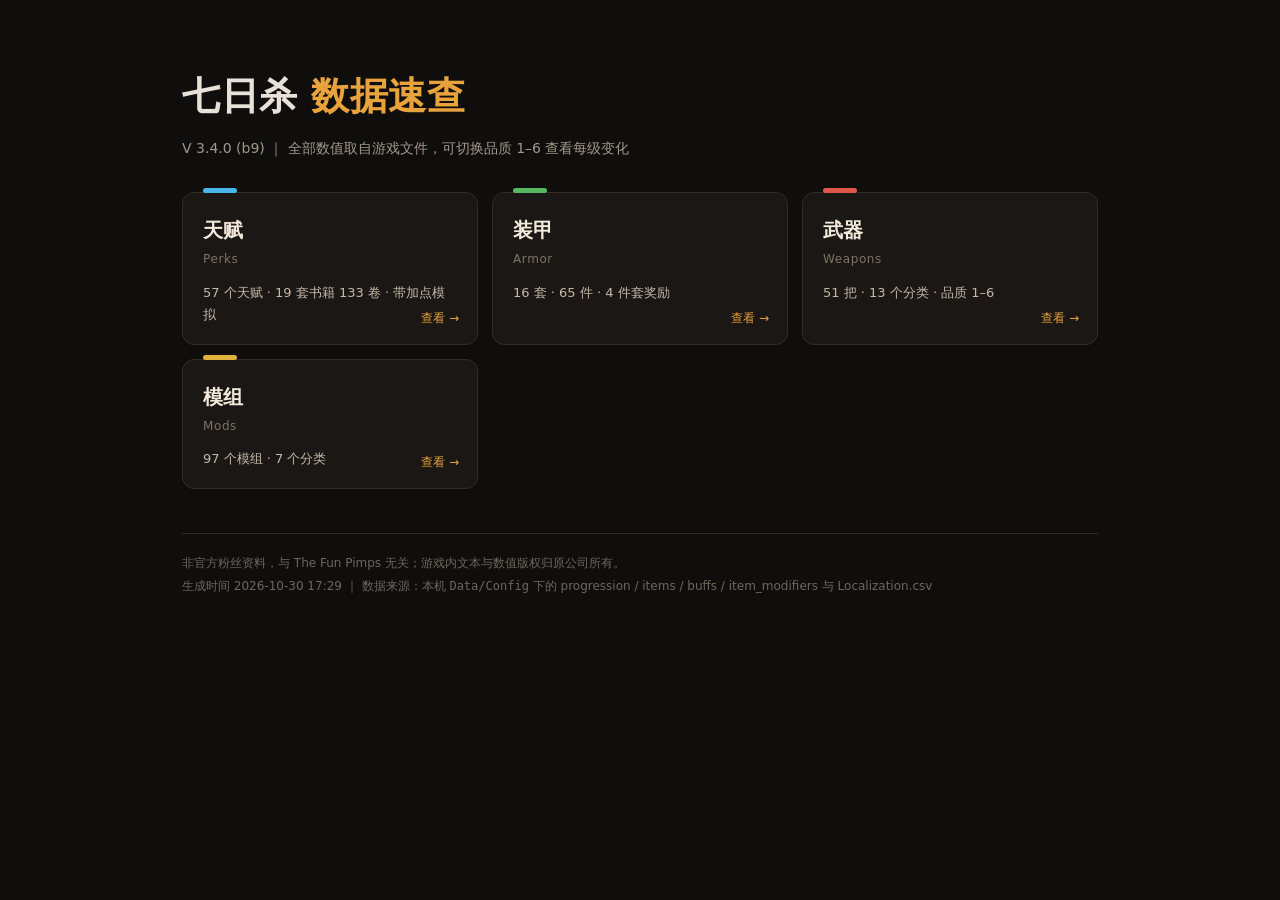
==== site/index.html @ 01b14f6d "设置站点地址，启用分享预览图" ====
<!DOCTYPE html>
<html lang="zh-CN"><head><meta charset="utf-8">
<meta name="viewport" content="width=device-width,initial-scale=1">
<title>七日杀 V 3.4.0 (b9) 数据速查</title>
<meta name="description" content="七日杀 V3.4 天赋、装甲、武器、模组速查表：逐级数值、品质滑杆、套装奖励。">
<link rel="icon" href="favicon.png">
<meta property="og:type" content="website">
<meta property="og:title" content="七日杀 V 3.4.0 (b9) 数据速查">
<meta property="og:description" content="天赋 / 装甲 / 武器 / 模组，逐级数值与品质滑杆。">
<meta property="og:image" content="https://7dtd-codex.pages.dev/og.png">
<meta name="twitter:card" content="summary_large_image">
<style>
:root{--bg:#100e0c;--panel:#1a1714;--line:#332b24;--text:#e8e1d8;--dim:#a2988c;--accent:#e8a33d}
*{box-sizing:border-box}
body{margin:0;background:var(--bg);color:var(--text);
  font:15px/1.7 "Microsoft YaHei","PingFang SC","Noto Sans SC",system-ui,sans-serif}
a{text-decoration:none;color:inherit}
.wrap{max-width:960px;margin:0 auto;padding:64px 22px 80px}
h1{font-size:38px;margin:0 0 8px;letter-spacing:.5px}
h1 span{color:var(--accent)}
.sub{color:var(--dim);font-size:14px;margin-bottom:6px}
.sub code{background:#251f1a;padding:1px 6px;border-radius:4px;color:#d8c9b6}
.grid{display:grid;grid-template-columns:repeat(auto-fill,minmax(280px,1fr));gap:14px;margin:32px 0}
.card{position:relative;display:block;background:var(--panel);border:1px solid var(--line);
  border-radius:12px;padding:20px 20px 18px;transition:.15s}
.card:hover{border-color:var(--accent);transform:translateY(-2px)}
.card b{display:block;font-size:20px;color:#f3eadc;margin-bottom:2px}
.card small{display:block;color:#7d7367;font-size:12px;letter-spacing:.6px}
.card .meta{display:block;margin-top:12px;color:#c4b8a9;font-size:13px}
.card .go{position:absolute;right:18px;bottom:16px;font-size:12px;color:var(--accent)}
.dot{position:absolute;left:20px;top:-5px;width:34px;height:5px;border-radius:3px}
footer{margin-top:44px;padding-top:18px;border-top:1px solid var(--line);
  color:#6f665c;font-size:12px;line-height:1.9}
</style></head><body><div class="wrap">
<h1>七日杀 <span>数据速查</span></h1>
<div class="sub">V 3.4.0 (b9) ｜ 全部数值取自游戏文件，可切换品质 1–6 查看每级变化</div>
<div class="grid"><a class='card' href='perks.html'><span class='dot' style='background:#49b6e8'></span><b>天赋</b><small>Perks</small><span class='meta'>57 个天赋 · 19 套书籍 133 卷 · 带加点模拟</span><span class='go'>查看 →</span></a><a class='card' href='armor.html'><span class='dot' style='background:#57b95f'></span><b>装甲</b><small>Armor</small><span class='meta'>16 套 · 65 件 · 4 件套奖励</span><span class='go'>查看 →</span></a><a class='card' href='weapons.html'><span class='dot' style='background:#e0574c'></span><b>武器</b><small>Weapons</small><span class='meta'>51 把 · 13 个分类 · 品质 1–6</span><span class='go'>查看 →</span></a><a class='card' href='mods.html'><span class='dot' style='background:#e2b03c'></span><b>模组</b><small>Mods</small><span class='meta'>97 个模组 · 7 个分类</span><span class='go'>查看 →</span></a></div>
<footer>非官方粉丝资料，与 The Fun Pimps 无关；游戏内文本与数值版权归原公司所有。<br>
生成时间 2026-10-30 17:29 ｜ 数据来源：本机 <code>Data/Config</code> 下的 progression / items / buffs / item_modifiers 与 Localization.csv</footer>
</div></body></html>
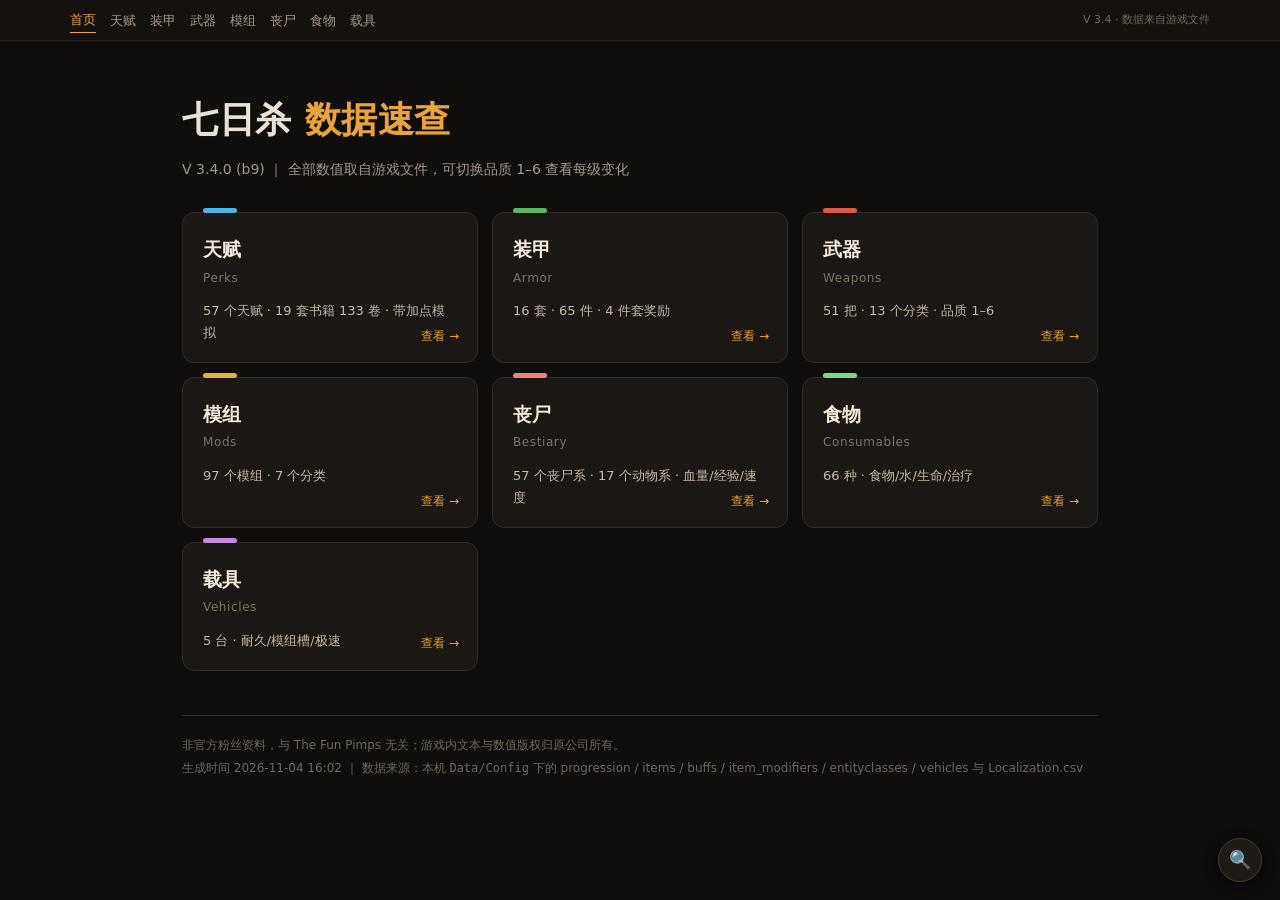
==== commit 5e2ed817: "新增丧尸图鉴、食物药品表、载具表与全局搜索" ====
--- a/site/index.html
+++ b/site/index.html
@@ -2,39 +2,44 @@
 <html lang="zh-CN"><head><meta charset="utf-8">
 <meta name="viewport" content="width=device-width,initial-scale=1">
 <title>七日杀 V 3.4.0 (b9) 数据速查</title>
-<meta name="description" content="七日杀 V3.4 天赋、装甲、武器、模组速查表：逐级数值、品质滑杆、套装奖励。">
-<link rel="icon" href="favicon.png">
-<meta property="og:type" content="website">
-<meta property="og:title" content="七日杀 V 3.4.0 (b9) 数据速查">
-<meta property="og:description" content="天赋 / 装甲 / 武器 / 模组，逐级数值与品质滑杆。">
-<meta property="og:image" content="https://7dtd-codex.pages.dev/og.png">
-<meta name="twitter:card" content="summary_large_image">
+<link rel="stylesheet" href="search.css">
 <style>
 :root{--bg:#100e0c;--panel:#1a1714;--line:#332b24;--text:#e8e1d8;--dim:#a2988c;--accent:#e8a33d}
 *{box-sizing:border-box}
 body{margin:0;background:var(--bg);color:var(--text);
   font:15px/1.7 "Microsoft YaHei","PingFang SC","Noto Sans SC",system-ui,sans-serif}
 a{text-decoration:none;color:inherit}
-.wrap{max-width:960px;margin:0 auto;padding:64px 22px 80px}
-h1{font-size:38px;margin:0 0 8px;letter-spacing:.5px}
+.wrap{max-width:960px;margin:0 auto;padding:48px 22px 80px}
+h1{font-size:36px;margin:0 0 8px;letter-spacing:.5px}
 h1 span{color:var(--accent)}
 .sub{color:var(--dim);font-size:14px;margin-bottom:6px}
-.sub code{background:#251f1a;padding:1px 6px;border-radius:4px;color:#d8c9b6}
-.grid{display:grid;grid-template-columns:repeat(auto-fill,minmax(280px,1fr));gap:14px;margin:32px 0}
+.grid{display:grid;grid-template-columns:repeat(auto-fill,minmax(270px,1fr));gap:14px;margin:30px 0}
 .card{position:relative;display:block;background:var(--panel);border:1px solid var(--line);
   border-radius:12px;padding:20px 20px 18px;transition:.15s}
 .card:hover{border-color:var(--accent);transform:translateY(-2px)}
-.card b{display:block;font-size:20px;color:#f3eadc;margin-bottom:2px}
+.card b{display:block;font-size:19px;color:#f3eadc;margin-bottom:2px}
 .card small{display:block;color:#7d7367;font-size:12px;letter-spacing:.6px}
 .card .meta{display:block;margin-top:12px;color:#c4b8a9;font-size:13px}
 .card .go{position:absolute;right:18px;bottom:16px;font-size:12px;color:var(--accent)}
 .dot{position:absolute;left:20px;top:-5px;width:34px;height:5px;border-radius:3px}
 footer{margin-top:44px;padding-top:18px;border-top:1px solid var(--line);
   color:#6f665c;font-size:12px;line-height:1.9}
-</style></head><body><div class="wrap">
+</style>
+<meta name="description" content="天赋 / 装甲 / 武器 / 模组 / 丧尸 / 食物 / 载具，逐级数值与品质滑杆。">
+<link rel="icon" href="favicon.png">
+<link rel="stylesheet" href="search.css">
+<meta property="og:type" content="website">
+<meta property="og:title" content="七日杀 V 3.4.0 (b9) 数据速查">
+<meta property="og:description" content="天赋 / 装甲 / 武器 / 模组 / 丧尸 / 食物 / 载具，逐级数值与品质滑杆。">
+<meta property="og:image" content="https://7dtd-codex.pages.dev/og.png">
+<meta name="twitter:card" content="summary_large_image">
+</head><body>
+<div class='sitebar'><div class='in'><a href='index.html' class='cur'>首页</a><a href='perks.html'>天赋</a><a href='armor.html'>装甲</a><a href='weapons.html'>武器</a><a href='mods.html'>模组</a><a href='zombies.html'>丧尸</a><a href='food.html'>食物</a><a href='vehicles.html'>载具</a><span class='ss'>V 3.4 · 数据来自游戏文件</span></div></div><button id='sbtn' title='搜索（Ctrl+K）'>🔍</button><div id='sbox' hidden><div class='sbox-in'><input id='sinput' placeholder='搜索天赋 / 装甲 / 武器 / 模组 / 丧尸 / 食物…'><div id='sres'></div></div></div>
+<div class="wrap">
 <h1>七日杀 <span>数据速查</span></h1>
 <div class="sub">V 3.4.0 (b9) ｜ 全部数值取自游戏文件，可切换品质 1–6 查看每级变化</div>
-<div class="grid"><a class='card' href='perks.html'><span class='dot' style='background:#49b6e8'></span><b>天赋</b><small>Perks</small><span class='meta'>57 个天赋 · 19 套书籍 133 卷 · 带加点模拟</span><span class='go'>查看 →</span></a><a class='card' href='armor.html'><span class='dot' style='background:#57b95f'></span><b>装甲</b><small>Armor</small><span class='meta'>16 套 · 65 件 · 4 件套奖励</span><span class='go'>查看 →</span></a><a class='card' href='weapons.html'><span class='dot' style='background:#e0574c'></span><b>武器</b><small>Weapons</small><span class='meta'>51 把 · 13 个分类 · 品质 1–6</span><span class='go'>查看 →</span></a><a class='card' href='mods.html'><span class='dot' style='background:#e2b03c'></span><b>模组</b><small>Mods</small><span class='meta'>97 个模组 · 7 个分类</span><span class='go'>查看 →</span></a></div>
+<div class="grid"><a class='card' href='perks.html'><span class='dot' style='background:#49b6e8'></span><b>天赋</b><small>Perks</small><span class='meta'>57 个天赋 · 19 套书籍 133 卷 · 带加点模拟</span><span class='go'>查看 →</span></a><a class='card' href='armor.html'><span class='dot' style='background:#57b95f'></span><b>装甲</b><small>Armor</small><span class='meta'>16 套 · 65 件 · 4 件套奖励</span><span class='go'>查看 →</span></a><a class='card' href='weapons.html'><span class='dot' style='background:#e0574c'></span><b>武器</b><small>Weapons</small><span class='meta'>51 把 · 13 个分类 · 品质 1–6</span><span class='go'>查看 →</span></a><a class='card' href='mods.html'><span class='dot' style='background:#e2b03c'></span><b>模组</b><small>Mods</small><span class='meta'>97 个模组 · 7 个分类</span><span class='go'>查看 →</span></a><a class='card' href='zombies.html'><span class='dot' style='background:#ef8377'></span><b>丧尸</b><small>Bestiary</small><span class='meta'>57 个丧尸系 · 17 个动物系 · 血量/经验/速度</span><span class='go'>查看 →</span></a><a class='card' href='food.html'><span class='dot' style='background:#7fd487'></span><b>食物</b><small>Consumables</small><span class='meta'>66 种 · 食物/水/生命/治疗</span><span class='go'>查看 →</span></a><a class='card' href='vehicles.html'><span class='dot' style='background:#c58ae0'></span><b>载具</b><small>Vehicles</small><span class='meta'>5 台 · 耐久/模组槽/极速</span><span class='go'>查看 →</span></a></div>
 <footer>非官方粉丝资料，与 The Fun Pimps 无关；游戏内文本与数值版权归原公司所有。<br>
-生成时间 2026-10-30 17:29 ｜ 数据来源：本机 <code>Data/Config</code> 下的 progression / items / buffs / item_modifiers 与 Localization.csv</footer>
-</div></body></html>+生成时间 2026-11-04 16:02 ｜ 数据来源：本机 <code>Data/Config</code> 下的 progression / items / buffs / item_modifiers / entityclasses / vehicles 与 Localization.csv</footer>
+</div><script src='search-index.js'></script><script src='search.js' defer></script>
+</body></html>
--- a/site/search.css
+++ b/site/search.css
@@ -0,0 +1,25 @@
+
+.sitebar{position:relative;z-index:30;background:#14110e;border-bottom:1px solid #2a231d;
+  font-size:12.5px}
+.sitebar .in{max-width:1180px;margin:0 auto;padding:7px 20px;display:flex;gap:14px;
+  align-items:center;flex-wrap:wrap}
+.sitebar a{color:#a2988c;text-decoration:none;padding:2px 0}
+.sitebar a:hover{color:#e8a33d}
+.sitebar a.cur{color:#e8a33d;border-bottom:1px solid #e8a33d}
+.sitebar .ss{margin-left:auto;color:#6f665c;font-size:11px}
+#sbtn{position:fixed;right:18px;bottom:18px;z-index:60;width:44px;height:44px;border-radius:50%;
+  border:1px solid #4a3c2b;background:#1e1a16;color:#e8a33d;font-size:18px;cursor:pointer;
+  box-shadow:0 4px 14px rgba(0,0,0,.45)}
+#sbox{position:fixed;inset:0;z-index:70;background:rgba(8,7,6,.72);display:flex;
+  align-items:flex-start;justify-content:center;padding-top:12vh}
+#sbox[hidden]{display:none}
+.sbox-in{width:min(640px,92vw);background:#191512;border:1px solid #3a3027;border-radius:12px;
+  overflow:hidden;box-shadow:0 18px 48px rgba(0,0,0,.6)}
+#sinput{width:100%;box-sizing:border-box;background:#0f0d0b;border:0;border-bottom:1px solid #2c2520;
+  color:#e8e1d8;font:15px/1.6 "Microsoft YaHei",system-ui,sans-serif;padding:14px 16px;outline:0}
+#sres{max-height:52vh;overflow:auto;padding:6px}
+#sres a{display:flex;gap:10px;align-items:baseline;padding:8px 10px;border-radius:7px;
+  color:#ded3c4;text-decoration:none;font-size:13.5px}
+#sres a:hover{background:#241f1a}
+#sres small{color:#7d7367;font-size:11px}
+#sres .empty{color:#6f665c;font-size:13px;padding:14px}
--- a/site/search.css
+++ b/site/search.css
@@ -0,0 +1,25 @@
+
+.sitebar{position:relative;z-index:30;background:#14110e;border-bottom:1px solid #2a231d;
+  font-size:12.5px}
+.sitebar .in{max-width:1180px;margin:0 auto;padding:7px 20px;display:flex;gap:14px;
+  align-items:center;flex-wrap:wrap}
+.sitebar a{color:#a2988c;text-decoration:none;padding:2px 0}
+.sitebar a:hover{color:#e8a33d}
+.sitebar a.cur{color:#e8a33d;border-bottom:1px solid #e8a33d}
+.sitebar .ss{margin-left:auto;color:#6f665c;font-size:11px}
+#sbtn{position:fixed;right:18px;bottom:18px;z-index:60;width:44px;height:44px;border-radius:50%;
+  border:1px solid #4a3c2b;background:#1e1a16;color:#e8a33d;font-size:18px;cursor:pointer;
+  box-shadow:0 4px 14px rgba(0,0,0,.45)}
+#sbox{position:fixed;inset:0;z-index:70;background:rgba(8,7,6,.72);display:flex;
+  align-items:flex-start;justify-content:center;padding-top:12vh}
+#sbox[hidden]{display:none}
+.sbox-in{width:min(640px,92vw);background:#191512;border:1px solid #3a3027;border-radius:12px;
+  overflow:hidden;box-shadow:0 18px 48px rgba(0,0,0,.6)}
+#sinput{width:100%;box-sizing:border-box;background:#0f0d0b;border:0;border-bottom:1px solid #2c2520;
+  color:#e8e1d8;font:15px/1.6 "Microsoft YaHei",system-ui,sans-serif;padding:14px 16px;outline:0}
+#sres{max-height:52vh;overflow:auto;padding:6px}
+#sres a{display:flex;gap:10px;align-items:baseline;padding:8px 10px;border-radius:7px;
+  color:#ded3c4;text-decoration:none;font-size:13.5px}
+#sres a:hover{background:#241f1a}
+#sres small{color:#7d7367;font-size:11px}
+#sres .empty{color:#6f665c;font-size:13px;padding:14px}
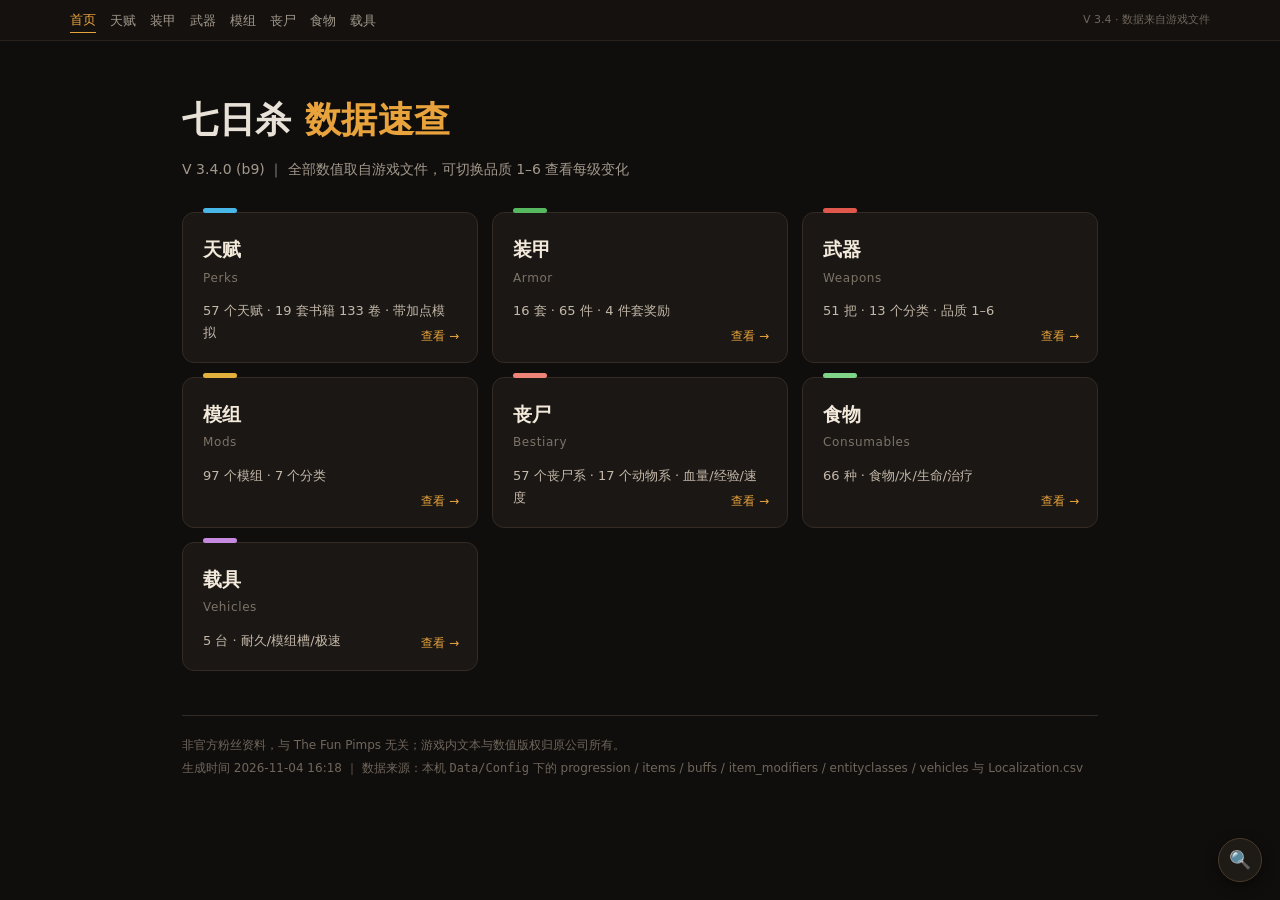
==== commit abb80189: "修复食物表表头错位；武器/装甲加入随机浮动滑杆" ====
--- a/site/index.html
+++ b/site/index.html
@@ -40,6 +40,6 @@
 <div class="sub">V 3.4.0 (b9) ｜ 全部数值取自游戏文件，可切换品质 1–6 查看每级变化</div>
 <div class="grid"><a class='card' href='perks.html'><span class='dot' style='background:#49b6e8'></span><b>天赋</b><small>Perks</small><span class='meta'>57 个天赋 · 19 套书籍 133 卷 · 带加点模拟</span><span class='go'>查看 →</span></a><a class='card' href='armor.html'><span class='dot' style='background:#57b95f'></span><b>装甲</b><small>Armor</small><span class='meta'>16 套 · 65 件 · 4 件套奖励</span><span class='go'>查看 →</span></a><a class='card' href='weapons.html'><span class='dot' style='background:#e0574c'></span><b>武器</b><small>Weapons</small><span class='meta'>51 把 · 13 个分类 · 品质 1–6</span><span class='go'>查看 →</span></a><a class='card' href='mods.html'><span class='dot' style='background:#e2b03c'></span><b>模组</b><small>Mods</small><span class='meta'>97 个模组 · 7 个分类</span><span class='go'>查看 →</span></a><a class='card' href='zombies.html'><span class='dot' style='background:#ef8377'></span><b>丧尸</b><small>Bestiary</small><span class='meta'>57 个丧尸系 · 17 个动物系 · 血量/经验/速度</span><span class='go'>查看 →</span></a><a class='card' href='food.html'><span class='dot' style='background:#7fd487'></span><b>食物</b><small>Consumables</small><span class='meta'>66 种 · 食物/水/生命/治疗</span><span class='go'>查看 →</span></a><a class='card' href='vehicles.html'><span class='dot' style='background:#c58ae0'></span><b>载具</b><small>Vehicles</small><span class='meta'>5 台 · 耐久/模组槽/极速</span><span class='go'>查看 →</span></a></div>
 <footer>非官方粉丝资料，与 The Fun Pimps 无关；游戏内文本与数值版权归原公司所有。<br>
-生成时间 2026-11-04 16:02 ｜ 数据来源：本机 <code>Data/Config</code> 下的 progression / items / buffs / item_modifiers / entityclasses / vehicles 与 Localization.csv</footer>
+生成时间 2026-11-04 16:18 ｜ 数据来源：本机 <code>Data/Config</code> 下的 progression / items / buffs / item_modifiers / entityclasses / vehicles 与 Localization.csv</footer>
 </div><script src='search-index.js'></script><script src='search.js' defer></script>
 </body></html>
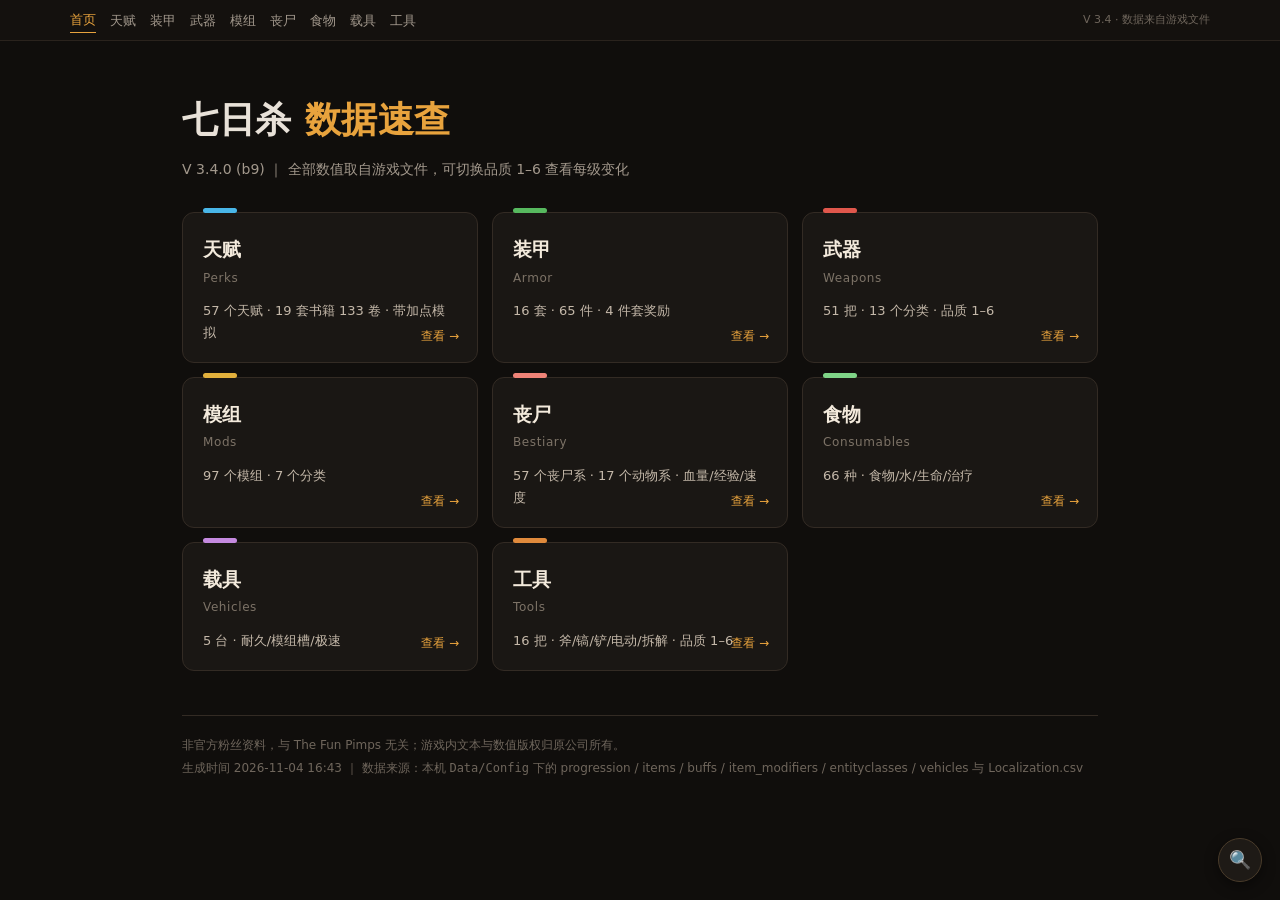
==== commit be8ca938: "新增工具速查表；武器补充操控性与物块伤害浮动" ====
--- a/site/index.html
+++ b/site/index.html
@@ -34,12 +34,12 @@
 <meta property="og:image" content="https://7dtd-codex.pages.dev/og.png">
 <meta name="twitter:card" content="summary_large_image">
 </head><body>
-<div class='sitebar'><div class='in'><a href='index.html' class='cur'>首页</a><a href='perks.html'>天赋</a><a href='armor.html'>装甲</a><a href='weapons.html'>武器</a><a href='mods.html'>模组</a><a href='zombies.html'>丧尸</a><a href='food.html'>食物</a><a href='vehicles.html'>载具</a><span class='ss'>V 3.4 · 数据来自游戏文件</span></div></div><button id='sbtn' title='搜索（Ctrl+K）'>🔍</button><div id='sbox' hidden><div class='sbox-in'><input id='sinput' placeholder='搜索天赋 / 装甲 / 武器 / 模组 / 丧尸 / 食物…'><div id='sres'></div></div></div>
+<div class='sitebar'><div class='in'><a href='index.html' class='cur'>首页</a><a href='perks.html'>天赋</a><a href='armor.html'>装甲</a><a href='weapons.html'>武器</a><a href='mods.html'>模组</a><a href='zombies.html'>丧尸</a><a href='food.html'>食物</a><a href='vehicles.html'>载具</a><a href='tools.html'>工具</a><span class='ss'>V 3.4 · 数据来自游戏文件</span></div></div><button id='sbtn' title='搜索（Ctrl+K）'>🔍</button><div id='sbox' hidden><div class='sbox-in'><input id='sinput' placeholder='搜索天赋 / 装甲 / 武器 / 模组 / 丧尸 / 食物…'><div id='sres'></div></div></div>
 <div class="wrap">
 <h1>七日杀 <span>数据速查</span></h1>
 <div class="sub">V 3.4.0 (b9) ｜ 全部数值取自游戏文件，可切换品质 1–6 查看每级变化</div>
-<div class="grid"><a class='card' href='perks.html'><span class='dot' style='background:#49b6e8'></span><b>天赋</b><small>Perks</small><span class='meta'>57 个天赋 · 19 套书籍 133 卷 · 带加点模拟</span><span class='go'>查看 →</span></a><a class='card' href='armor.html'><span class='dot' style='background:#57b95f'></span><b>装甲</b><small>Armor</small><span class='meta'>16 套 · 65 件 · 4 件套奖励</span><span class='go'>查看 →</span></a><a class='card' href='weapons.html'><span class='dot' style='background:#e0574c'></span><b>武器</b><small>Weapons</small><span class='meta'>51 把 · 13 个分类 · 品质 1–6</span><span class='go'>查看 →</span></a><a class='card' href='mods.html'><span class='dot' style='background:#e2b03c'></span><b>模组</b><small>Mods</small><span class='meta'>97 个模组 · 7 个分类</span><span class='go'>查看 →</span></a><a class='card' href='zombies.html'><span class='dot' style='background:#ef8377'></span><b>丧尸</b><small>Bestiary</small><span class='meta'>57 个丧尸系 · 17 个动物系 · 血量/经验/速度</span><span class='go'>查看 →</span></a><a class='card' href='food.html'><span class='dot' style='background:#7fd487'></span><b>食物</b><small>Consumables</small><span class='meta'>66 种 · 食物/水/生命/治疗</span><span class='go'>查看 →</span></a><a class='card' href='vehicles.html'><span class='dot' style='background:#c58ae0'></span><b>载具</b><small>Vehicles</small><span class='meta'>5 台 · 耐久/模组槽/极速</span><span class='go'>查看 →</span></a></div>
+<div class="grid"><a class='card' href='perks.html'><span class='dot' style='background:#49b6e8'></span><b>天赋</b><small>Perks</small><span class='meta'>57 个天赋 · 19 套书籍 133 卷 · 带加点模拟</span><span class='go'>查看 →</span></a><a class='card' href='armor.html'><span class='dot' style='background:#57b95f'></span><b>装甲</b><small>Armor</small><span class='meta'>16 套 · 65 件 · 4 件套奖励</span><span class='go'>查看 →</span></a><a class='card' href='weapons.html'><span class='dot' style='background:#e0574c'></span><b>武器</b><small>Weapons</small><span class='meta'>51 把 · 13 个分类 · 品质 1–6</span><span class='go'>查看 →</span></a><a class='card' href='mods.html'><span class='dot' style='background:#e2b03c'></span><b>模组</b><small>Mods</small><span class='meta'>97 个模组 · 7 个分类</span><span class='go'>查看 →</span></a><a class='card' href='zombies.html'><span class='dot' style='background:#ef8377'></span><b>丧尸</b><small>Bestiary</small><span class='meta'>57 个丧尸系 · 17 个动物系 · 血量/经验/速度</span><span class='go'>查看 →</span></a><a class='card' href='food.html'><span class='dot' style='background:#7fd487'></span><b>食物</b><small>Consumables</small><span class='meta'>66 种 · 食物/水/生命/治疗</span><span class='go'>查看 →</span></a><a class='card' href='vehicles.html'><span class='dot' style='background:#c58ae0'></span><b>载具</b><small>Vehicles</small><span class='meta'>5 台 · 耐久/模组槽/极速</span><span class='go'>查看 →</span></a><a class='card' href='tools.html'><span class='dot' style='background:#e08a3c'></span><b>工具</b><small>Tools</small><span class='meta'>16 把 · 斧/镐/铲/电动/拆解 · 品质 1–6</span><span class='go'>查看 →</span></a></div>
 <footer>非官方粉丝资料，与 The Fun Pimps 无关；游戏内文本与数值版权归原公司所有。<br>
-生成时间 2026-11-04 16:18 ｜ 数据来源：本机 <code>Data/Config</code> 下的 progression / items / buffs / item_modifiers / entityclasses / vehicles 与 Localization.csv</footer>
+生成时间 2026-11-04 16:43 ｜ 数据来源：本机 <code>Data/Config</code> 下的 progression / items / buffs / item_modifiers / entityclasses / vehicles 与 Localization.csv</footer>
 </div><script src='search-index.js'></script><script src='search.js' defer></script>
 </body></html>
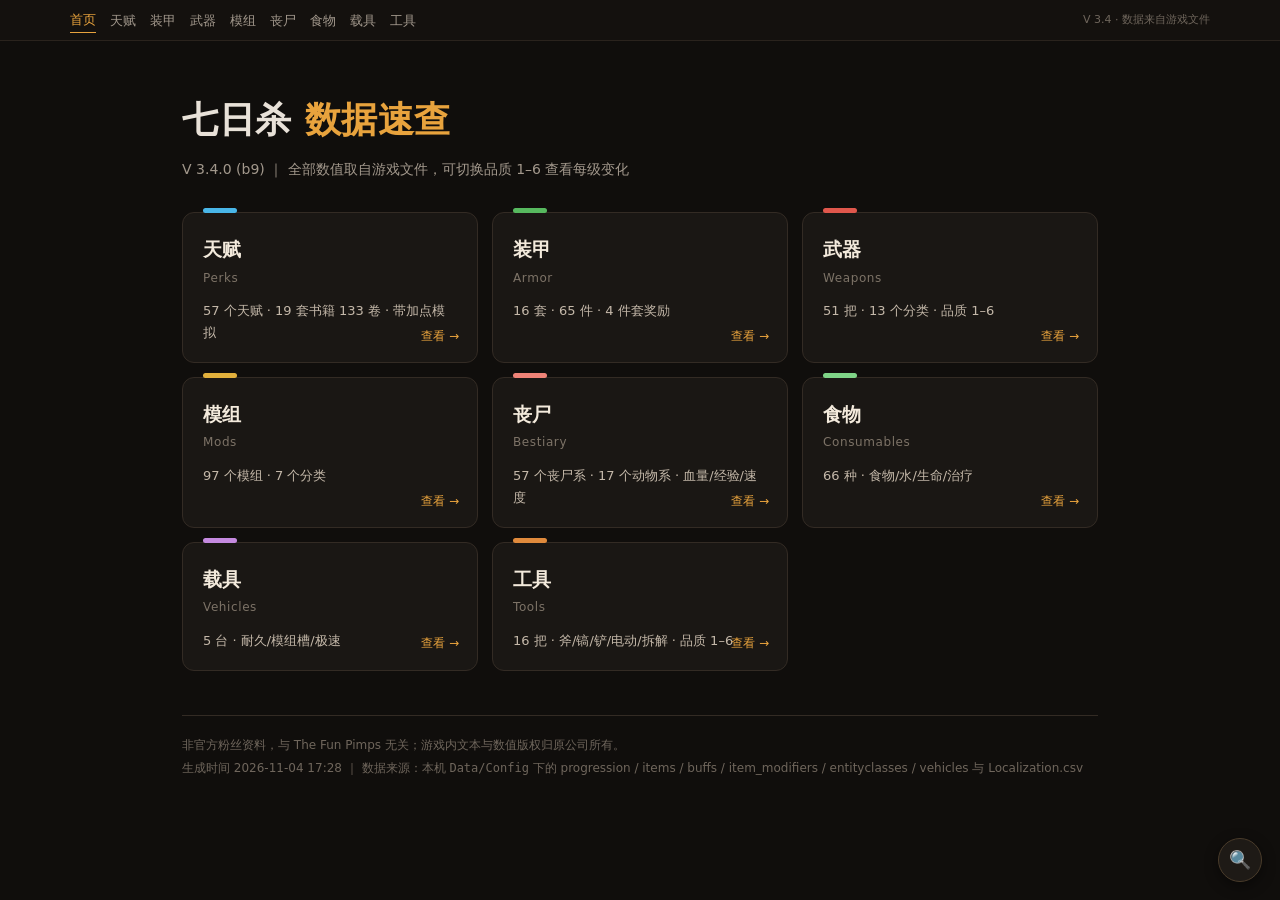
==== commit e8669d4b: "武器/工具/装甲增加品质区间视图，对应合成时的品质浮动" ====
--- a/site/index.html
+++ b/site/index.html
@@ -40,6 +40,6 @@
 <div class="sub">V 3.4.0 (b9) ｜ 全部数值取自游戏文件，可切换品质 1–6 查看每级变化</div>
 <div class="grid"><a class='card' href='perks.html'><span class='dot' style='background:#49b6e8'></span><b>天赋</b><small>Perks</small><span class='meta'>57 个天赋 · 19 套书籍 133 卷 · 带加点模拟</span><span class='go'>查看 →</span></a><a class='card' href='armor.html'><span class='dot' style='background:#57b95f'></span><b>装甲</b><small>Armor</small><span class='meta'>16 套 · 65 件 · 4 件套奖励</span><span class='go'>查看 →</span></a><a class='card' href='weapons.html'><span class='dot' style='background:#e0574c'></span><b>武器</b><small>Weapons</small><span class='meta'>51 把 · 13 个分类 · 品质 1–6</span><span class='go'>查看 →</span></a><a class='card' href='mods.html'><span class='dot' style='background:#e2b03c'></span><b>模组</b><small>Mods</small><span class='meta'>97 个模组 · 7 个分类</span><span class='go'>查看 →</span></a><a class='card' href='zombies.html'><span class='dot' style='background:#ef8377'></span><b>丧尸</b><small>Bestiary</small><span class='meta'>57 个丧尸系 · 17 个动物系 · 血量/经验/速度</span><span class='go'>查看 →</span></a><a class='card' href='food.html'><span class='dot' style='background:#7fd487'></span><b>食物</b><small>Consumables</small><span class='meta'>66 种 · 食物/水/生命/治疗</span><span class='go'>查看 →</span></a><a class='card' href='vehicles.html'><span class='dot' style='background:#c58ae0'></span><b>载具</b><small>Vehicles</small><span class='meta'>5 台 · 耐久/模组槽/极速</span><span class='go'>查看 →</span></a><a class='card' href='tools.html'><span class='dot' style='background:#e08a3c'></span><b>工具</b><small>Tools</small><span class='meta'>16 把 · 斧/镐/铲/电动/拆解 · 品质 1–6</span><span class='go'>查看 →</span></a></div>
 <footer>非官方粉丝资料，与 The Fun Pimps 无关；游戏内文本与数值版权归原公司所有。<br>
-生成时间 2026-11-04 16:43 ｜ 数据来源：本机 <code>Data/Config</code> 下的 progression / items / buffs / item_modifiers / entityclasses / vehicles 与 Localization.csv</footer>
+生成时间 2026-11-04 17:28 ｜ 数据来源：本机 <code>Data/Config</code> 下的 progression / items / buffs / item_modifiers / entityclasses / vehicles 与 Localization.csv</footer>
 </div><script src='search-index.js'></script><script src='search.js' defer></script>
 </body></html>
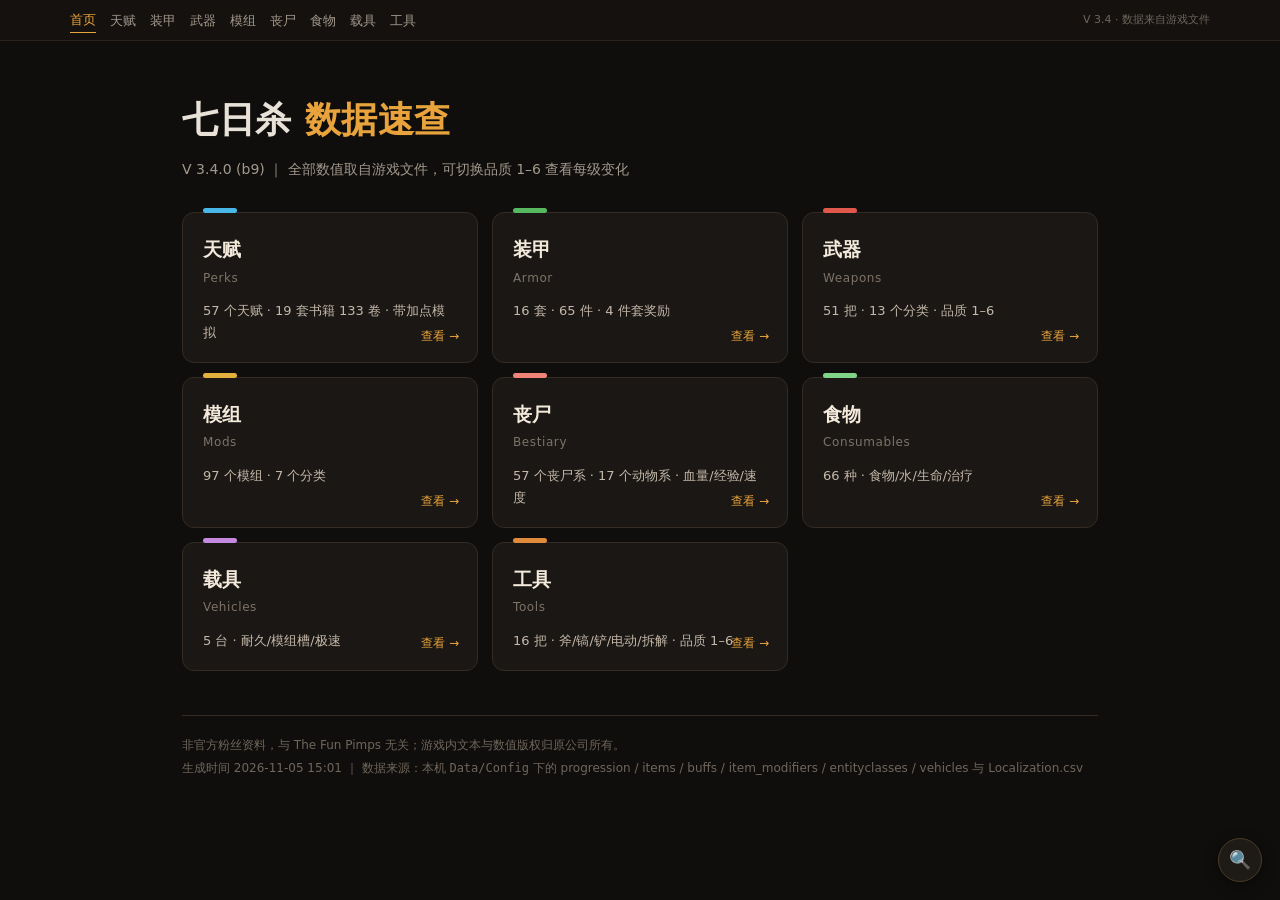
==== commit 6207ed2b: "食物药品表增加合成配方列" ====
--- a/site/index.html
+++ b/site/index.html
@@ -40,6 +40,6 @@
 <div class="sub">V 3.4.0 (b9) ｜ 全部数值取自游戏文件，可切换品质 1–6 查看每级变化</div>
 <div class="grid"><a class='card' href='perks.html'><span class='dot' style='background:#49b6e8'></span><b>天赋</b><small>Perks</small><span class='meta'>57 个天赋 · 19 套书籍 133 卷 · 带加点模拟</span><span class='go'>查看 →</span></a><a class='card' href='armor.html'><span class='dot' style='background:#57b95f'></span><b>装甲</b><small>Armor</small><span class='meta'>16 套 · 65 件 · 4 件套奖励</span><span class='go'>查看 →</span></a><a class='card' href='weapons.html'><span class='dot' style='background:#e0574c'></span><b>武器</b><small>Weapons</small><span class='meta'>51 把 · 13 个分类 · 品质 1–6</span><span class='go'>查看 →</span></a><a class='card' href='mods.html'><span class='dot' style='background:#e2b03c'></span><b>模组</b><small>Mods</small><span class='meta'>97 个模组 · 7 个分类</span><span class='go'>查看 →</span></a><a class='card' href='zombies.html'><span class='dot' style='background:#ef8377'></span><b>丧尸</b><small>Bestiary</small><span class='meta'>57 个丧尸系 · 17 个动物系 · 血量/经验/速度</span><span class='go'>查看 →</span></a><a class='card' href='food.html'><span class='dot' style='background:#7fd487'></span><b>食物</b><small>Consumables</small><span class='meta'>66 种 · 食物/水/生命/治疗</span><span class='go'>查看 →</span></a><a class='card' href='vehicles.html'><span class='dot' style='background:#c58ae0'></span><b>载具</b><small>Vehicles</small><span class='meta'>5 台 · 耐久/模组槽/极速</span><span class='go'>查看 →</span></a><a class='card' href='tools.html'><span class='dot' style='background:#e08a3c'></span><b>工具</b><small>Tools</small><span class='meta'>16 把 · 斧/镐/铲/电动/拆解 · 品质 1–6</span><span class='go'>查看 →</span></a></div>
 <footer>非官方粉丝资料，与 The Fun Pimps 无关；游戏内文本与数值版权归原公司所有。<br>
-生成时间 2026-11-04 17:28 ｜ 数据来源：本机 <code>Data/Config</code> 下的 progression / items / buffs / item_modifiers / entityclasses / vehicles 与 Localization.csv</footer>
+生成时间 2026-11-05 15:01 ｜ 数据来源：本机 <code>Data/Config</code> 下的 progression / items / buffs / item_modifiers / entityclasses / vehicles 与 Localization.csv</footer>
 </div><script src='search-index.js'></script><script src='search.js' defer></script>
 </body></html>
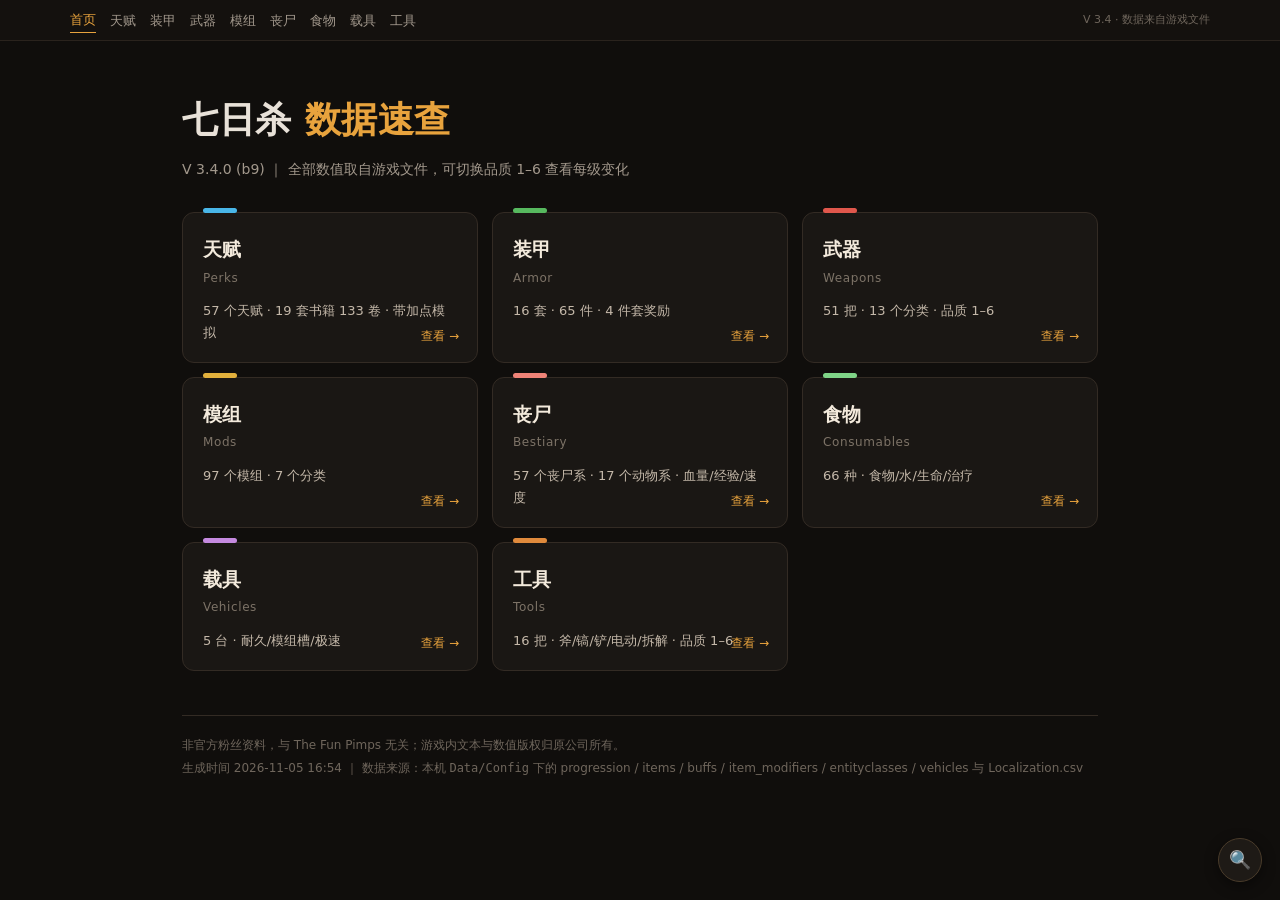
==== commit 3317c474: "食物页支持同一物品的多条配方（营火 / 化学工作台）" ====
--- a/site/index.html
+++ b/site/index.html
@@ -40,6 +40,6 @@
 <div class="sub">V 3.4.0 (b9) ｜ 全部数值取自游戏文件，可切换品质 1–6 查看每级变化</div>
 <div class="grid"><a class='card' href='perks.html'><span class='dot' style='background:#49b6e8'></span><b>天赋</b><small>Perks</small><span class='meta'>57 个天赋 · 19 套书籍 133 卷 · 带加点模拟</span><span class='go'>查看 →</span></a><a class='card' href='armor.html'><span class='dot' style='background:#57b95f'></span><b>装甲</b><small>Armor</small><span class='meta'>16 套 · 65 件 · 4 件套奖励</span><span class='go'>查看 →</span></a><a class='card' href='weapons.html'><span class='dot' style='background:#e0574c'></span><b>武器</b><small>Weapons</small><span class='meta'>51 把 · 13 个分类 · 品质 1–6</span><span class='go'>查看 →</span></a><a class='card' href='mods.html'><span class='dot' style='background:#e2b03c'></span><b>模组</b><small>Mods</small><span class='meta'>97 个模组 · 7 个分类</span><span class='go'>查看 →</span></a><a class='card' href='zombies.html'><span class='dot' style='background:#ef8377'></span><b>丧尸</b><small>Bestiary</small><span class='meta'>57 个丧尸系 · 17 个动物系 · 血量/经验/速度</span><span class='go'>查看 →</span></a><a class='card' href='food.html'><span class='dot' style='background:#7fd487'></span><b>食物</b><small>Consumables</small><span class='meta'>66 种 · 食物/水/生命/治疗</span><span class='go'>查看 →</span></a><a class='card' href='vehicles.html'><span class='dot' style='background:#c58ae0'></span><b>载具</b><small>Vehicles</small><span class='meta'>5 台 · 耐久/模组槽/极速</span><span class='go'>查看 →</span></a><a class='card' href='tools.html'><span class='dot' style='background:#e08a3c'></span><b>工具</b><small>Tools</small><span class='meta'>16 把 · 斧/镐/铲/电动/拆解 · 品质 1–6</span><span class='go'>查看 →</span></a></div>
 <footer>非官方粉丝资料，与 The Fun Pimps 无关；游戏内文本与数值版权归原公司所有。<br>
-生成时间 2026-11-05 15:01 ｜ 数据来源：本机 <code>Data/Config</code> 下的 progression / items / buffs / item_modifiers / entityclasses / vehicles 与 Localization.csv</footer>
+生成时间 2026-11-05 16:54 ｜ 数据来源：本机 <code>Data/Config</code> 下的 progression / items / buffs / item_modifiers / entityclasses / vehicles 与 Localization.csv</footer>
 </div><script src='search-index.js'></script><script src='search.js' defer></script>
 </body></html>
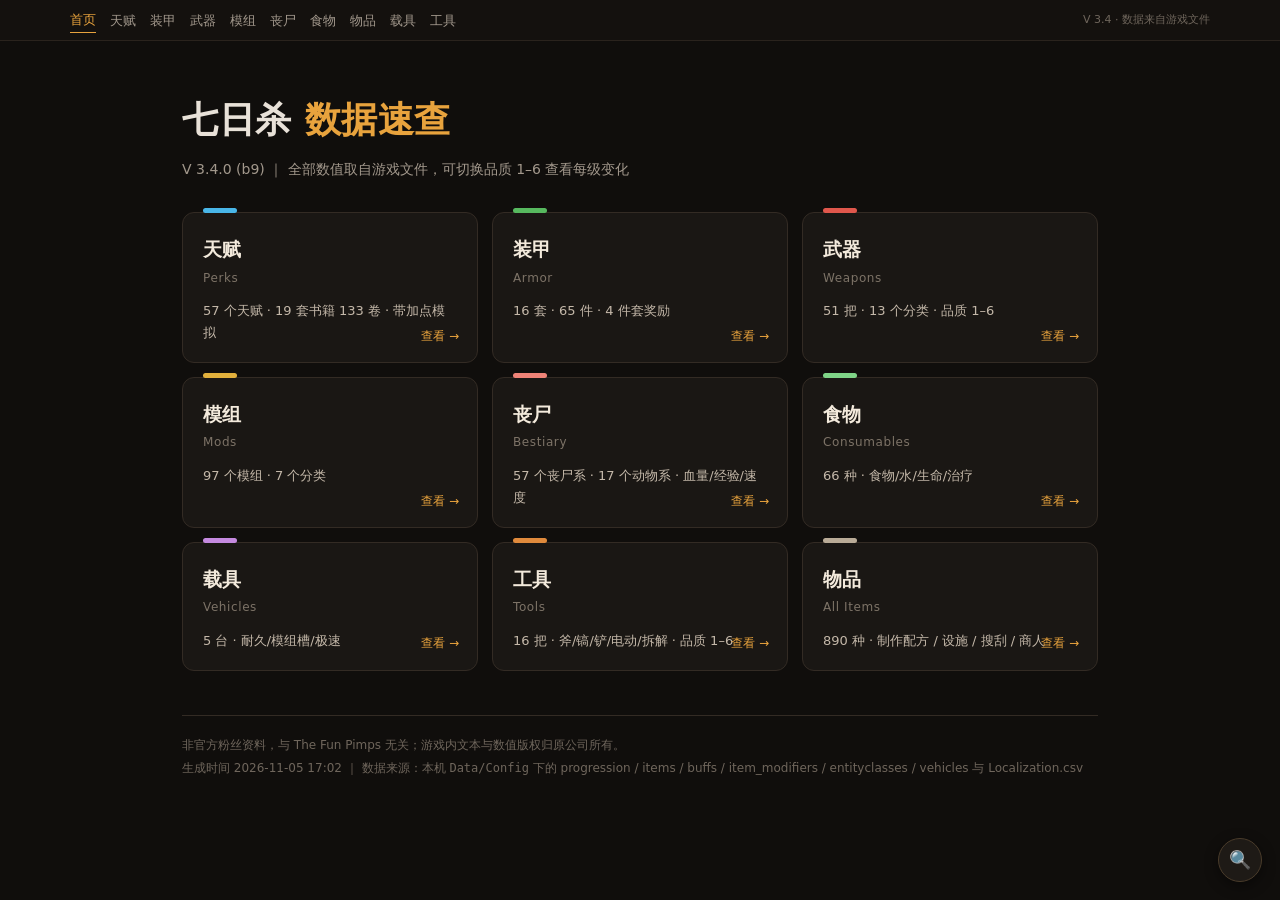
==== commit afc01462: "新增全物品图鉴：配方、制作设施与来源" ====
--- a/site/index.html
+++ b/site/index.html
@@ -34,12 +34,12 @@
 <meta property="og:image" content="https://7dtd-codex.pages.dev/og.png">
 <meta name="twitter:card" content="summary_large_image">
 </head><body>
-<div class='sitebar'><div class='in'><a href='index.html' class='cur'>首页</a><a href='perks.html'>天赋</a><a href='armor.html'>装甲</a><a href='weapons.html'>武器</a><a href='mods.html'>模组</a><a href='zombies.html'>丧尸</a><a href='food.html'>食物</a><a href='vehicles.html'>载具</a><a href='tools.html'>工具</a><span class='ss'>V 3.4 · 数据来自游戏文件</span></div></div><button id='sbtn' title='搜索（Ctrl+K）'>🔍</button><div id='sbox' hidden><div class='sbox-in'><input id='sinput' placeholder='搜索天赋 / 装甲 / 武器 / 模组 / 丧尸 / 食物…'><div id='sres'></div></div></div>
+<div class='sitebar'><div class='in'><a href='index.html' class='cur'>首页</a><a href='perks.html'>天赋</a><a href='armor.html'>装甲</a><a href='weapons.html'>武器</a><a href='mods.html'>模组</a><a href='zombies.html'>丧尸</a><a href='food.html'>食物</a><a href='items.html'>物品</a><a href='vehicles.html'>载具</a><a href='tools.html'>工具</a><span class='ss'>V 3.4 · 数据来自游戏文件</span></div></div><button id='sbtn' title='搜索（Ctrl+K）'>🔍</button><div id='sbox' hidden><div class='sbox-in'><input id='sinput' placeholder='搜索天赋 / 装甲 / 武器 / 模组 / 丧尸 / 食物…'><div id='sres'></div></div></div>
 <div class="wrap">
 <h1>七日杀 <span>数据速查</span></h1>
 <div class="sub">V 3.4.0 (b9) ｜ 全部数值取自游戏文件，可切换品质 1–6 查看每级变化</div>
-<div class="grid"><a class='card' href='perks.html'><span class='dot' style='background:#49b6e8'></span><b>天赋</b><small>Perks</small><span class='meta'>57 个天赋 · 19 套书籍 133 卷 · 带加点模拟</span><span class='go'>查看 →</span></a><a class='card' href='armor.html'><span class='dot' style='background:#57b95f'></span><b>装甲</b><small>Armor</small><span class='meta'>16 套 · 65 件 · 4 件套奖励</span><span class='go'>查看 →</span></a><a class='card' href='weapons.html'><span class='dot' style='background:#e0574c'></span><b>武器</b><small>Weapons</small><span class='meta'>51 把 · 13 个分类 · 品质 1–6</span><span class='go'>查看 →</span></a><a class='card' href='mods.html'><span class='dot' style='background:#e2b03c'></span><b>模组</b><small>Mods</small><span class='meta'>97 个模组 · 7 个分类</span><span class='go'>查看 →</span></a><a class='card' href='zombies.html'><span class='dot' style='background:#ef8377'></span><b>丧尸</b><small>Bestiary</small><span class='meta'>57 个丧尸系 · 17 个动物系 · 血量/经验/速度</span><span class='go'>查看 →</span></a><a class='card' href='food.html'><span class='dot' style='background:#7fd487'></span><b>食物</b><small>Consumables</small><span class='meta'>66 种 · 食物/水/生命/治疗</span><span class='go'>查看 →</span></a><a class='card' href='vehicles.html'><span class='dot' style='background:#c58ae0'></span><b>载具</b><small>Vehicles</small><span class='meta'>5 台 · 耐久/模组槽/极速</span><span class='go'>查看 →</span></a><a class='card' href='tools.html'><span class='dot' style='background:#e08a3c'></span><b>工具</b><small>Tools</small><span class='meta'>16 把 · 斧/镐/铲/电动/拆解 · 品质 1–6</span><span class='go'>查看 →</span></a></div>
+<div class="grid"><a class='card' href='perks.html'><span class='dot' style='background:#49b6e8'></span><b>天赋</b><small>Perks</small><span class='meta'>57 个天赋 · 19 套书籍 133 卷 · 带加点模拟</span><span class='go'>查看 →</span></a><a class='card' href='armor.html'><span class='dot' style='background:#57b95f'></span><b>装甲</b><small>Armor</small><span class='meta'>16 套 · 65 件 · 4 件套奖励</span><span class='go'>查看 →</span></a><a class='card' href='weapons.html'><span class='dot' style='background:#e0574c'></span><b>武器</b><small>Weapons</small><span class='meta'>51 把 · 13 个分类 · 品质 1–6</span><span class='go'>查看 →</span></a><a class='card' href='mods.html'><span class='dot' style='background:#e2b03c'></span><b>模组</b><small>Mods</small><span class='meta'>97 个模组 · 7 个分类</span><span class='go'>查看 →</span></a><a class='card' href='zombies.html'><span class='dot' style='background:#ef8377'></span><b>丧尸</b><small>Bestiary</small><span class='meta'>57 个丧尸系 · 17 个动物系 · 血量/经验/速度</span><span class='go'>查看 →</span></a><a class='card' href='food.html'><span class='dot' style='background:#7fd487'></span><b>食物</b><small>Consumables</small><span class='meta'>66 种 · 食物/水/生命/治疗</span><span class='go'>查看 →</span></a><a class='card' href='vehicles.html'><span class='dot' style='background:#c58ae0'></span><b>载具</b><small>Vehicles</small><span class='meta'>5 台 · 耐久/模组槽/极速</span><span class='go'>查看 →</span></a><a class='card' href='tools.html'><span class='dot' style='background:#e08a3c'></span><b>工具</b><small>Tools</small><span class='meta'>16 把 · 斧/镐/铲/电动/拆解 · 品质 1–6</span><span class='go'>查看 →</span></a><a class='card' href='items.html'><span class='dot' style='background:#b9ab97'></span><b>物品</b><small>All Items</small><span class='meta'>890 种 · 制作配方 / 设施 / 搜刮 / 商人</span><span class='go'>查看 →</span></a></div>
 <footer>非官方粉丝资料，与 The Fun Pimps 无关；游戏内文本与数值版权归原公司所有。<br>
-生成时间 2026-11-05 16:54 ｜ 数据来源：本机 <code>Data/Config</code> 下的 progression / items / buffs / item_modifiers / entityclasses / vehicles 与 Localization.csv</footer>
+生成时间 2026-11-05 17:02 ｜ 数据来源：本机 <code>Data/Config</code> 下的 progression / items / buffs / item_modifiers / entityclasses / vehicles 与 Localization.csv</footer>
 </div><script src='search-index.js'></script><script src='search.js' defer></script>
 </body></html>
